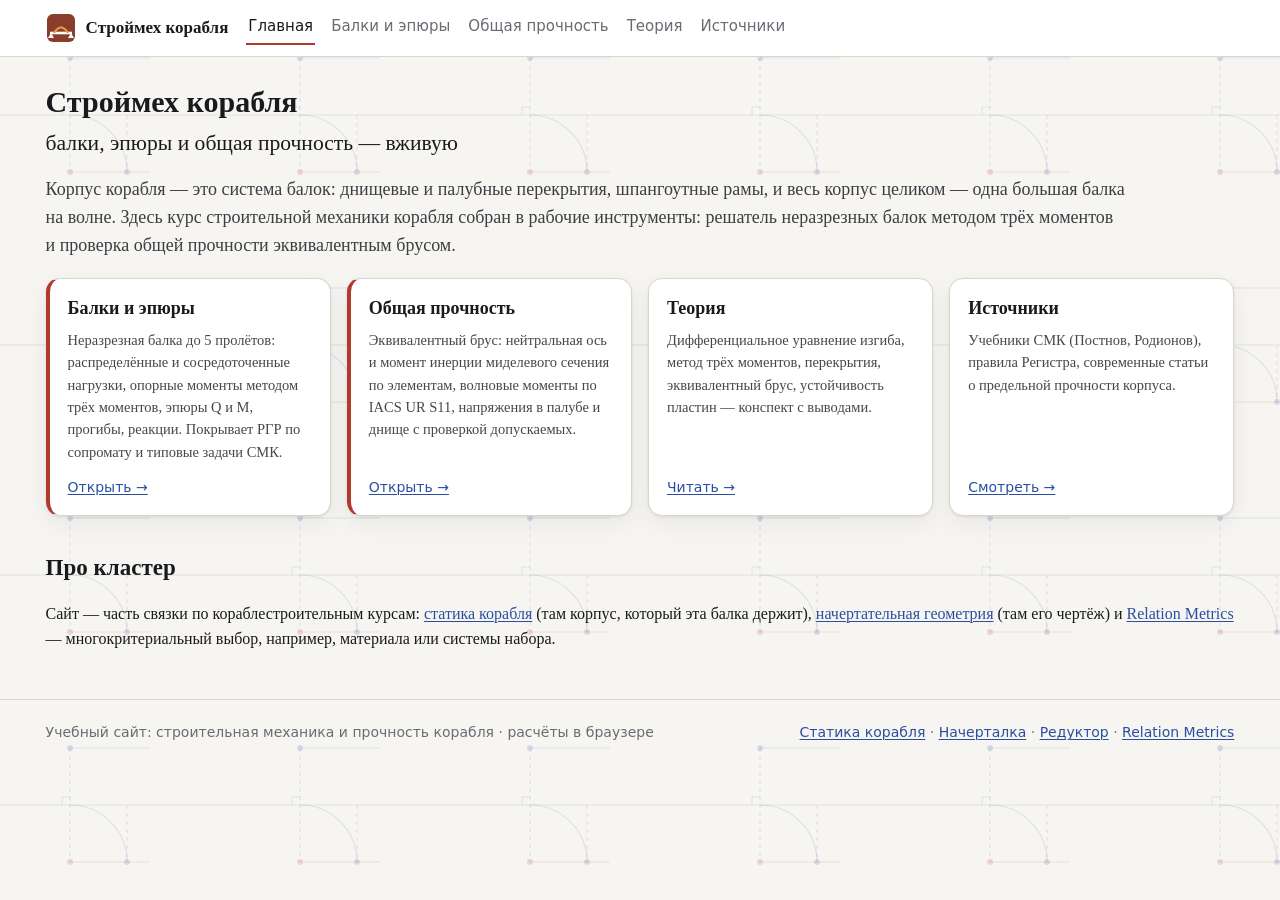
==== site/index.html @ ed718865 "shipstrength: первый коммит — учебный сайт с живыми расчётами Co-Authored-By: Claude Fable 5 <norepl" ====
<!doctype html>
<html lang="ru">
<head>
<meta charset="utf-8">
<meta name="viewport" content="width=device-width, initial-scale=1">
<title>Строительная механика и прочность корабля — живые расчёты</title>
<meta name="description" content="Неразрезные балки методом трёх моментов с эпюрами и прогибами, эквивалентный брус и проверка общей прочности корпуса по IACS — всё считается в браузере.">
<link rel="stylesheet" href="assets/style.css">
</head>
<body>
<main class="wrap">
  <h1>Строймех корабля<br><span style="font-weight:400;font-size:.72em">балки, эпюры и общая прочность — вживую</span></h1>
  <p class="lead">Корпус корабля — это система балок: днищевые и палубные
  перекрытия, шпангоутные рамы, и весь корпус целиком — одна большая балка на
  волне. Здесь курс строительной механики корабля собран в рабочие инструменты:
  решатель неразрезных балок методом трёх моментов и проверка общей прочности
  эквивалентным брусом.</p>
  <div class="cards">
    <div class="card demo">
      <h3>Балки и эпюры</h3>
      <p>Неразрезная балка до 5 пролётов: распределённые и сосредоточенные
      нагрузки, опорные моменты методом трёх моментов, эпюры Q и M, прогибы,
      реакции. Покрывает РГР по сопромату и типовые задачи СМК.</p>
      <div class="go"><a href="solver">Открыть →</a></div>
    </div>
    <div class="card demo">
      <h3>Общая прочность</h3>
      <p>Эквивалентный брус: нейтральная ось и момент инерции миделевого
      сечения по элементам, волновые моменты по IACS UR S11, напряжения в
      палубе и днище с проверкой допускаемых.</p>
      <div class="go"><a href="brus">Открыть →</a></div>
    </div>
    <div class="card">
      <h3>Теория</h3>
      <p>Дифференциальное уравнение изгиба, метод трёх моментов, перекрытия,
      эквивалентный брус, устойчивость пластин — конспект с выводами.</p>
      <div class="go"><a href="theory">Читать →</a></div>
    </div>
    <div class="card">
      <h3>Источники</h3>
      <p>Учебники СМК (Постнов, Родионов), правила Регистра, современные
      статьи о предельной прочности корпуса.</p>
      <div class="go"><a href="sources">Смотреть →</a></div>
    </div>
  </div>
  <h2>Про кластер</h2>
  <p>Сайт — часть связки по кораблестроительным курсам:
  <a href="https://shadeswd.duckdns.org/shipstat/">статика корабля</a>
  (там корпус, который эта балка держит),
  <a href="https://shadeswd.duckdns.org/descgeo/">начертательная геометрия</a>
  (там его чертёж) и
  <a href="https://shadeswd.duckdns.org/relmet/">Relation Metrics</a> —
  многокритериальный выбор, например, материала или системы набора.</p>
</main>
<script src="assets/site.js" data-root="./" data-page="index"></script>
</body>
</html>
---- site/assets/style.css ----
/* Начертательная геометрия — стиль сайта */
:root {
  --bg: #f6f5f1;
  --paper: #ffffff;
  --ink: #1a1a1e;
  --muted: #6b6b74;
  --line: #d8d6cf;
  --accent: #b3382e;      /* красный построений */
  --accent2: #2b4fa0;     /* синий второго тела */
  --green: #1d7a3e;
  --chip: #eceae3;
  --link: #2b4fa0;
  --shadow: 0 1px 3px rgba(20,20,30,.08), 0 8px 24px rgba(20,20,30,.06);
}
* { box-sizing: border-box; }
html { scroll-behavior: smooth; }
body {
  margin: 0; background-color: var(--bg); background-image: url("data:image/svg+xml,%3Csvg xmlns='http://www.w3.org/2000/svg' width='230' height='230' viewBox='0 0 230 230'%3E%3Cg stroke='%231a1a1e' stroke-width='1' opacity='0.10'%3E%3Cline x1='0' y1='115' x2='230' y2='115'/%3E%3C/g%3E%3Cg fill='none' stroke='%232b4fa0' stroke-width='1.2' opacity='0.13'%3E%3Cline x1='70' y1='58' x2='70' y2='172' stroke-dasharray='4 4'/%3E%3Cpath d='M70 115 A 57 57 0 0 1 127 172'/%3E%3Cline x1='70' y1='58' x2='150' y2='58'/%3E%3C/g%3E%3Cg fill='none' stroke='%23b3382e' stroke-width='1.2' opacity='0.13'%3E%3Cline x1='70' y1='172' x2='150' y2='172'/%3E%3Cline x1='127' y1='115' x2='127' y2='172' stroke-dasharray='4 4'/%3E%3C/g%3E%3Cg fill='none' stroke='%231a1a1e' stroke-width='1' opacity='0.10'%3E%3Cpath d='M62 115 L62 107 L70 107'/%3E%3C/g%3E%3Cg opacity='0.16'%3E%3Ccircle cx='70' cy='58' r='3' fill='%232b4fa0'/%3E%3Ccircle cx='70' cy='172' r='3' fill='%23b3382e'/%3E%3Ccircle cx='127' cy='172' r='3' fill='%232b4fa0'/%3E%3C/g%3E%3C/svg%3E"); color: var(--ink);
  font: 16px/1.55 Georgia, 'Times New Roman', serif;
}
a { color: var(--link); text-decoration-thickness: 1px; text-underline-offset: 2px; }
a:hover { color: var(--accent); }
code { font-family: ui-monospace, Consolas, monospace; font-size: .92em; background: var(--chip); padding: 1px 5px; border-radius: 4px; }

.wrap { max-width: min(1600px, 96vw); margin: 0 auto; padding: 0 20px; }

/* шапка */
header.site {
  background: var(--paper); border-bottom: 1px solid var(--line);
  position: sticky; top: 0; z-index: 30;
}
header.site .wrap { display: flex; align-items: center; gap: 18px; min-height: 56px; flex-wrap: wrap; }
.logo { display: flex; align-items: center; gap: 10px; font-weight: 700; text-decoration: none; color: var(--ink); font-size: 17px; }
.logo svg { display: block; }
nav.top { display: flex; gap: 4px 14px; flex-wrap: wrap; font-size: 15px; font-family: system-ui, sans-serif; }
nav.top a { text-decoration: none; color: var(--muted); padding: 4px 2px; border-bottom: 2px solid transparent; }
nav.top a.on, nav.top a:hover { color: var(--ink); border-bottom-color: var(--accent); }
.nav-drop { position: relative; display: inline-block; }
.nav-drop .drop {
  display: none; position: absolute; left: -10px; top: 100%; z-index: 40;
  background: var(--paper); border: 1px solid var(--line); border-radius: 10px;
  box-shadow: var(--shadow); padding: 6px 0; min-width: 210px;
}
.nav-drop:hover .drop, .nav-drop:focus-within .drop { display: block; }
.nav-drop .drop a {
  display: block; padding: 7px 16px; border-bottom: none; white-space: nowrap;
}
.nav-drop .drop a:hover, .nav-drop .drop a.on { background: #eef3ff; color: var(--ink); }

h1 { font-size: 30px; line-height: 1.25; margin: 26px 0 6px; }
h2 { font-size: 23px; margin: 34px 0 8px; }
h3 { font-size: 18px; margin: 22px 0 6px; }
.lead { font-size: 18px; color: #3d3d44; max-width: 60em; }
.small, .muted { color: var(--muted); font-size: 14px; font-family: system-ui, sans-serif; }
.note {
  background: #fbf7ea; border: 1px solid #e7dcb8; border-radius: 10px;
  padding: 10px 14px; margin: 14px 0; font-size: 15px;
}
.tip { background: #eef3ff; border-color: #c9d6f2; }
.warn { background: #fdeeee; border-color: #eec6c2; }

/* карточки */
.cards { display: grid; grid-template-columns: repeat(auto-fill, minmax(250px, 1fr)); gap: 16px; margin: 18px 0; }
.card {
  background: var(--paper); border: 1px solid var(--line); border-radius: 14px;
  padding: 16px 18px; box-shadow: var(--shadow); display: flex; flex-direction: column; gap: 6px;
}
.card h3 { margin: 0; }
.card p { margin: 0; font-size: 14.5px; color: #46464e; }
.card .go { margin-top: auto; padding-top: 8px; font-family: system-ui, sans-serif; font-size: 14px; }
.card.demo { border-left: 4px solid var(--accent); }

/* панель с доской */
.panel {
  background: var(--paper); border: 1px solid var(--line); border-radius: 14px;
  box-shadow: var(--shadow); padding: 14px; margin: 18px 0;
}
.panel .caption { font-size: 14px; color: var(--muted); font-family: system-ui, sans-serif; margin-top: 6px; }
.boards { display: flex; gap: 14px; flex-wrap: wrap; align-items: flex-start; }
.boards > div { flex: 1 1 340px; min-width: 0; }

/* SVG-доска */
svg.geo-board {
  width: 100%; height: auto; display: block;
  background: #fff; border: 1px solid var(--line); border-radius: 10px;
  touch-action: none; user-select: none;
}
/* служебные слои не перехватывают мышь (подписи/размеры/анимация поверх ручек) */
.layer-aux, .layer-link, .layer-labels, .layer-accent, .layer-anim { pointer-events: none; }
.ln { stroke: #16161a; stroke-width: 1.6; fill: none; stroke-linecap: round; stroke-linejoin: round; }
.ln-thin { stroke: #16161a; stroke-width: 1; fill: none; }
.ln-axis { stroke: #101014; stroke-width: 2.8; fill: none; }
.ln-link { stroke: #b9b9c0; stroke-width: .9; fill: none; }
.ln-dash { stroke-dasharray: 6 5; }
.ln-dim { stroke: #16161a; stroke-width: 1; fill: none; marker-start: url(#arrS); marker-end: url(#arrE); }
.red  { stroke: var(--accent); }
.blue { stroke: var(--accent2); }
.green{ stroke: var(--green); }
.gray { stroke: #9a9aa2; }
.fill-soft { fill: rgba(43,79,160,.06); }
.fill-red  { fill: rgba(179,56,46,.08); }
.fill-green{ fill: rgba(29,122,62,.10); }
.pt { fill: #16161a; stroke: none; }
.pt.red { fill: var(--accent); } .pt.blue { fill: var(--accent2); } .pt.green { fill: var(--green); }
.pt.open { fill: #fff; stroke: #16161a; stroke-width: 1.4; }
.lbl { font: italic 14.5px Georgia, serif; fill: #16161a; paint-order: stroke; stroke: #ffffffcc; stroke-width: 3px; }
.lbl.red { fill: var(--accent); } .lbl.blue { fill: var(--accent2); } .lbl.green { fill: var(--green); }
.lbl.gray { fill: #85858d; }
.lbl-axis { font: italic 14px Georgia, serif; fill: #101014; }
.lbl-dim { font: 700 13px system-ui, sans-serif; fill: #101014; }

/* ручки перетаскивания */
.handle { cursor: grab; }
.handle.drag { cursor: grabbing; }
.handle-halo { fill: rgba(43,79,160,.10); stroke: rgba(43,79,160,.35); stroke-width: 1; stroke-dasharray: 2 2; }
.handle-core { fill: var(--accent2); stroke: #fff; stroke-width: 1.4; }
.handle.red .handle-core { fill: var(--accent); }
.handle.red .handle-halo { fill: rgba(179,56,46,.10); stroke: rgba(179,56,46,.4); }
.handle.green .handle-core { fill: var(--green); }
.handle:hover .handle-halo { fill: rgba(43,79,160,.2); }
.handle.red:hover .handle-halo { fill: rgba(179,56,46,.2); }

/* плеер шагов */
.stepper { margin: 10px 0; font-family: system-ui, sans-serif; }
.stepper-bar { display: flex; align-items: center; gap: 8px; flex-wrap: wrap; }
.btn {
  border: 1px solid var(--line); background: var(--paper); border-radius: 8px;
  padding: 6px 12px; font: 14px system-ui, sans-serif; cursor: pointer; color: var(--ink);
}
.btn:hover { border-color: var(--accent2); color: var(--accent2); }
.btn.primary { background: var(--accent2); border-color: var(--accent2); color: #fff; }
.btn.primary:hover { filter: brightness(1.1); color: #fff; }
.st-dots { display: flex; gap: 4px; flex-wrap: wrap; }
.st-dot {
  width: 28px; height: 28px; border-radius: 50%; border: 1px solid var(--line);
  background: var(--paper); font: 12px system-ui, sans-serif; cursor: pointer; color: var(--muted);
}
.st-dot.done { background: var(--chip); }
.st-dot.on { background: var(--accent2); border-color: var(--accent2); color: #fff; }
.st-body { margin-top: 8px; background: #f4f6fb; border: 1px solid #dfe5f2; border-radius: 10px; padding: 10px 14px; }
.st-title { font-weight: 600; font-size: 15px; }
.st-num { color: var(--accent2); }
.st-text { font: 14.5px/1.5 system-ui, sans-serif; color: #3a3a42; margin-top: 3px; }
.st-text a { color: var(--link); }

/* контролы */
.controls { display: flex; gap: 14px 22px; flex-wrap: wrap; align-items: center; margin: 10px 0; font-family: system-ui, sans-serif; font-size: 14px; }
.controls label { display: flex; align-items: center; gap: 8px; }
.controls input[type=range] { width: 150px; accent-color: var(--accent2); }
.badge {
  display: inline-block; border-radius: 999px; padding: 3px 12px; font: 600 13.5px system-ui, sans-serif;
}
.badge.ok { background: #e3f2e7; color: #17632f; border: 1px solid #bcdcc6; }
.badge.bad { background: #fbe7e5; color: #9c2b22; border: 1px solid #eec6c2; }
.readout { font: 600 14px ui-monospace, monospace; background: var(--chip); border-radius: 6px; padding: 2px 8px; }

/* теоретические врезки и ссылки на теорию */
.theory-link {
  display: inline-block; background: #eef3ff; border: 1px solid #c9d6f2; border-radius: 999px;
  padding: 2px 12px; font: 13.5px system-ui, sans-serif; text-decoration: none; margin: 2px 2px;
}
.theory-link::before { content: '§ '; color: var(--accent2); font-weight: 700; }

/* история / галерея */
.timeline { border-left: 3px solid var(--line); margin: 16px 0 16px 8px; padding-left: 22px; }
.timeline .ev { margin: 14px 0; position: relative; }
.timeline .ev::before {
  content: ''; position: absolute; left: -29px; top: 6px; width: 11px; height: 11px;
  border-radius: 50%; background: var(--accent); border: 2px solid var(--bg);
}
.timeline .when { font: 700 14px system-ui, sans-serif; color: var(--accent); }
.gallery { display: grid; grid-template-columns: repeat(auto-fill, minmax(260px, 1fr)); gap: 12px; margin: 14px 0; }
.gallery figure { margin: 0; background: var(--paper); border: 1px solid var(--line); border-radius: 10px; padding: 8px; }
.gallery img { width: 100%; height: auto; border-radius: 6px; display: block; }
.gallery figcaption { font: 13px system-ui, sans-serif; color: var(--muted); padding: 6px 4px 2px; }

/* библиография */
ol.bib { padding-left: 24px; }
ol.bib li { margin: 10px 0; }
ol.bib .bib-url { font: 13px system-ui, sans-serif; }

/* подвал */
footer.site { border-top: 1px solid var(--line); margin-top: 48px; padding: 22px 0 34px; color: var(--muted); font-size: 14px; font-family: system-ui, sans-serif; }
footer.site .wrap { display: flex; flex-wrap: wrap; gap: 10px 30px; justify-content: space-between; }

@media (max-width: 720px) {
  h1 { font-size: 24px; }
  .boards > div { flex-basis: 100%; }
}
.dim { opacity: .32; }
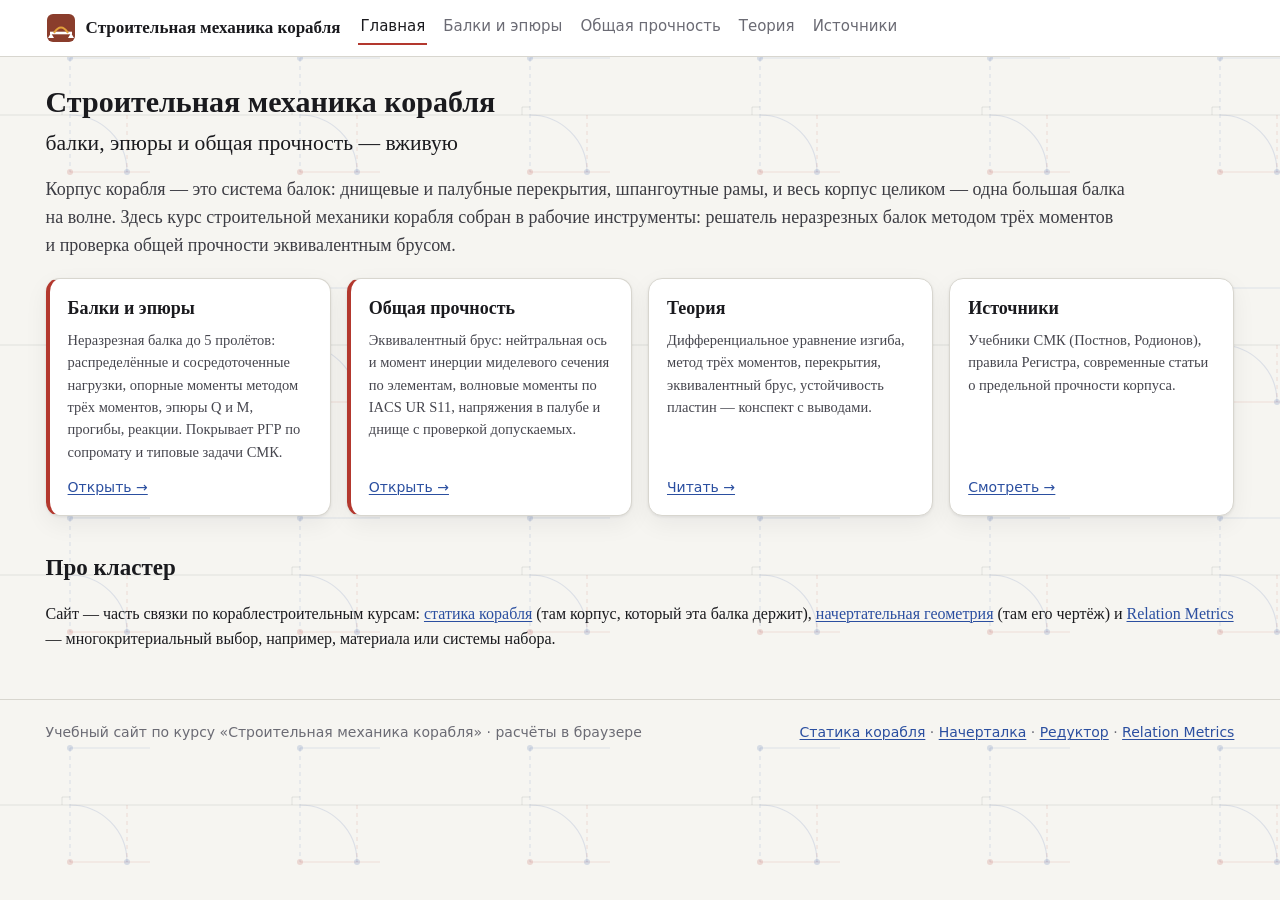
==== commit a8557a9b: "Строительная механика корабля: курс из 6 глав со схемами, шаги с подстановками, честное сечение брус" ====
--- a/site/index.html
+++ b/site/index.html
@@ -9,7 +9,7 @@
 </head>
 <body>
 <main class="wrap">
-  <h1>Строймех корабля<br><span style="font-weight:400;font-size:.72em">балки, эпюры и общая прочность — вживую</span></h1>
+  <h1>Строительная механика корабля<br><span style="font-weight:400;font-size:.72em">балки, эпюры и общая прочность — вживую</span></h1>
   <p class="lead">Корпус корабля — это система балок: днищевые и палубные
   перекрытия, шпангоутные рамы, и весь корпус целиком — одна большая балка на
   волне. Здесь курс строительной механики корабля собран в рабочие инструменты:
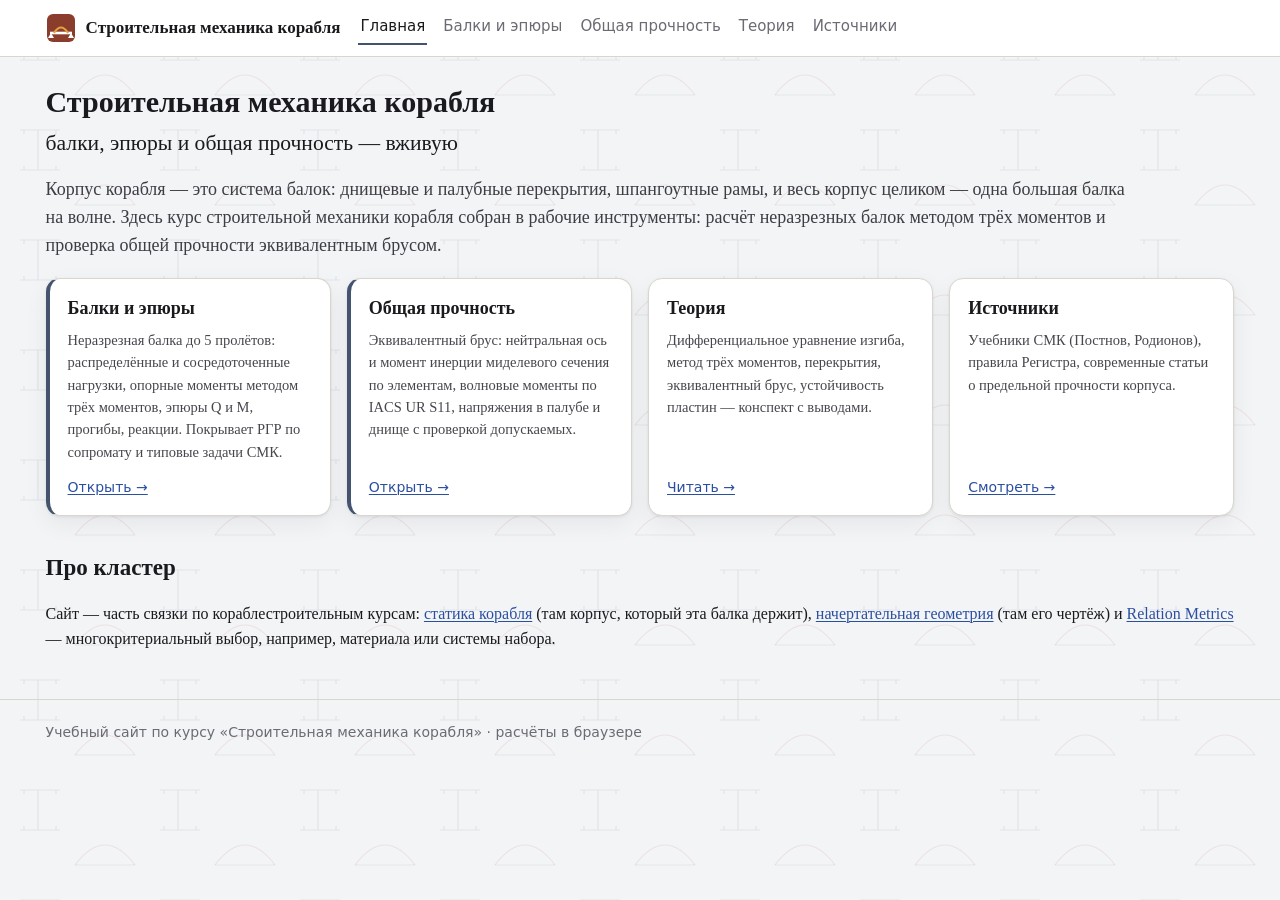
==== commit fedcf959: "Задачи названы по темам: без слова «решатель» Co-Authored-By: Claude Fable 5 <noreply@anthropic.com>" ====
--- a/site/index.html
+++ b/site/index.html
@@ -13,7 +13,7 @@
   <p class="lead">Корпус корабля — это система балок: днищевые и палубные
   перекрытия, шпангоутные рамы, и весь корпус целиком — одна большая балка на
   волне. Здесь курс строительной механики корабля собран в рабочие инструменты:
-  решатель неразрезных балок методом трёх моментов и проверка общей прочности
+  расчёт неразрезных балок методом трёх моментов и проверка общей прочности
   эквивалентным брусом.</p>
   <div class="cards">
     <div class="card demo">
--- a/site/assets/style.css
+++ b/site/assets/style.css
@@ -1,11 +1,11 @@
 /* Начертательная геометрия — стиль сайта */
 :root {
-  --bg: #f6f5f1;
+  --bg: #f3f4f6;
   --paper: #ffffff;
   --ink: #1a1a1e;
   --muted: #6b6b74;
   --line: #d8d6cf;
-  --accent: #b3382e;      /* красный построений */
+  --accent: #44546e;
   --accent2: #2b4fa0;     /* синий второго тела */
   --green: #1d7a3e;
   --chip: #eceae3;
@@ -15,7 +15,7 @@
 * { box-sizing: border-box; }
 html { scroll-behavior: smooth; }
 body {
-  margin: 0; background-color: var(--bg); background-image: url("data:image/svg+xml,%3Csvg xmlns='http://www.w3.org/2000/svg' width='230' height='230' viewBox='0 0 230 230'%3E%3Cg stroke='%231a1a1e' stroke-width='1' opacity='0.10'%3E%3Cline x1='0' y1='115' x2='230' y2='115'/%3E%3C/g%3E%3Cg fill='none' stroke='%232b4fa0' stroke-width='1.2' opacity='0.13'%3E%3Cline x1='70' y1='58' x2='70' y2='172' stroke-dasharray='4 4'/%3E%3Cpath d='M70 115 A 57 57 0 0 1 127 172'/%3E%3Cline x1='70' y1='58' x2='150' y2='58'/%3E%3C/g%3E%3Cg fill='none' stroke='%23b3382e' stroke-width='1.2' opacity='0.13'%3E%3Cline x1='70' y1='172' x2='150' y2='172'/%3E%3Cline x1='127' y1='115' x2='127' y2='172' stroke-dasharray='4 4'/%3E%3C/g%3E%3Cg fill='none' stroke='%231a1a1e' stroke-width='1' opacity='0.10'%3E%3Cpath d='M62 115 L62 107 L70 107'/%3E%3C/g%3E%3Cg opacity='0.16'%3E%3Ccircle cx='70' cy='58' r='3' fill='%232b4fa0'/%3E%3Ccircle cx='70' cy='172' r='3' fill='%23b3382e'/%3E%3Ccircle cx='127' cy='172' r='3' fill='%232b4fa0'/%3E%3C/g%3E%3C/svg%3E"); color: var(--ink);
+  margin: 0; background-color: var(--bg); background-image: url("data:image/svg+xml,%3Csvg xmlns='http://www.w3.org/2000/svg' width='140' height='110' viewBox='0 0 140 110'%3E%3Cg fill='none' stroke='%2344546e' stroke-width='1.2' opacity='0.10'%3E%3Cpath d='M20 20 h40 M20 60 h40 M38 20 v40 M24 20 v4 M56 20 v4 M24 56 v4 M56 56 v4'/%3E%3C/g%3E%3Cpath d='M75 95 Q 105 55 135 95' fill='none' stroke='%23b3382e' stroke-width='1.2' opacity='0.10'/%3E%3Cline x1='75' y1='95' x2='135' y2='95' stroke='%2344546e' opacity='0.10'/%3E%3C/svg%3E"); color: var(--ink);
   font: 16px/1.55 Georgia, 'Times New Roman', serif;
 }
 a { color: var(--link); text-decoration-thickness: 1px; text-underline-offset: 2px; }
@@ -188,3 +188,8 @@
   .boards > div { flex-basis: 100%; }
 }
 .dim { opacity: .32; }
+
+/* карточки-ссылки (оглавления) — без подчёркивания */
+a.card { text-decoration: none; color: inherit; }
+a.card:hover { border-color: var(--accent, #155e75); }
+a.card h3 { text-decoration: none; }
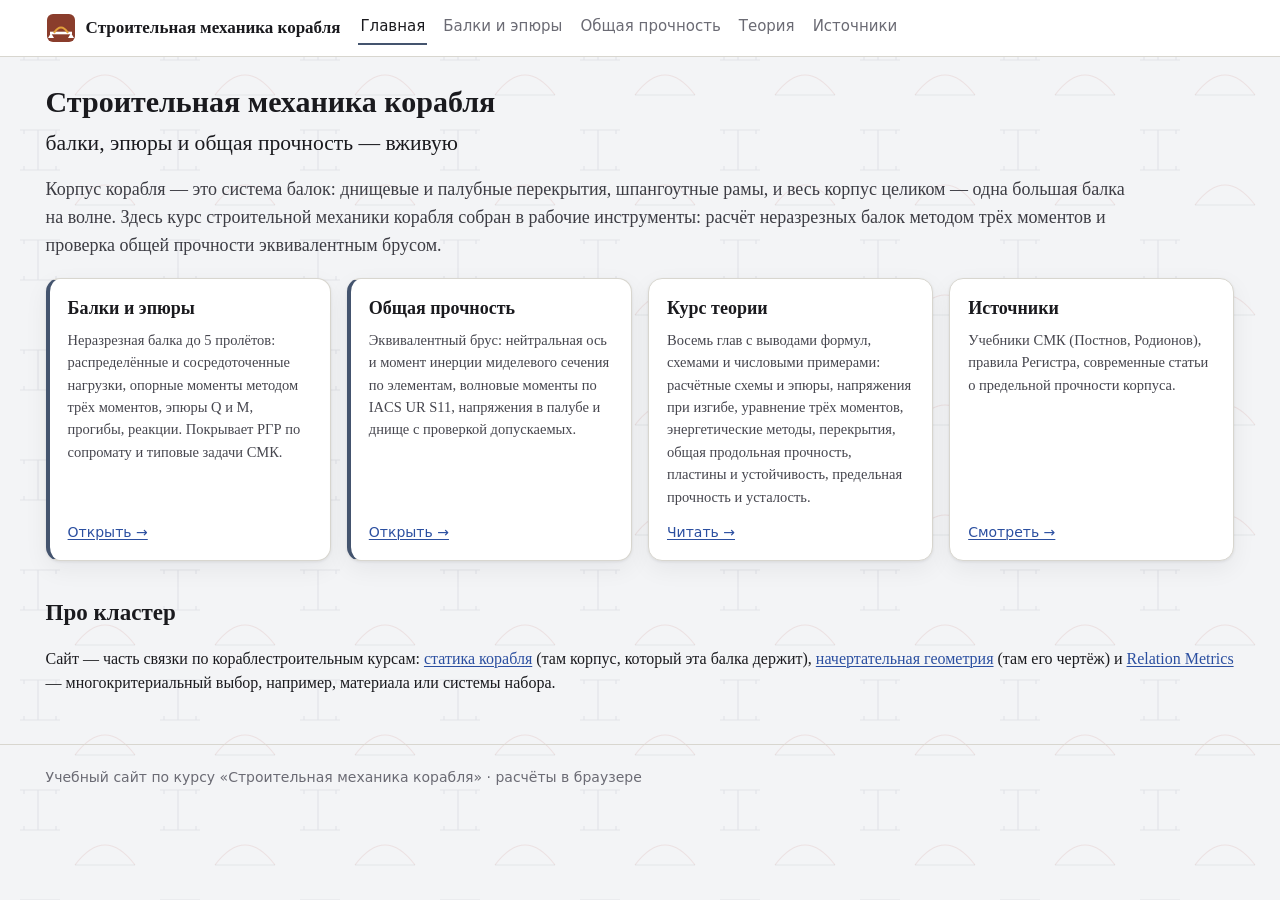
==== commit e54c0f2a: "строительная механика: курс теории из восьми глав (расчётные схемы, изгиб, три момента, энергетическ" ====
--- a/site/index.html
+++ b/site/index.html
@@ -31,9 +31,11 @@
       <div class="go"><a href="brus">Открыть →</a></div>
     </div>
     <div class="card">
-      <h3>Теория</h3>
-      <p>Дифференциальное уравнение изгиба, метод трёх моментов, перекрытия,
-      эквивалентный брус, устойчивость пластин — конспект с выводами.</p>
+      <h3>Курс теории</h3>
+      <p>Восемь глав с выводами формул, схемами и числовыми примерами:
+      расчётные схемы и эпюры, напряжения при изгибе, уравнение трёх моментов,
+      энергетические методы, перекрытия, общая продольная прочность, пластины и
+      устойчивость, предельная прочность и усталость.</p>
       <div class="go"><a href="theory">Читать →</a></div>
     </div>
     <div class="card">
--- a/site/assets/style.css
+++ b/site/assets/style.css
@@ -193,3 +193,17 @@
 a.card { text-decoration: none; color: inherit; }
 a.card:hover { border-color: var(--accent, #155e75); }
 a.card h3 { text-decoration: none; }
+
+/* кнопки-ссылки (передача данных между разделами) */
+a.btn { text-decoration: none; display: inline-block; }
+a.btn.primary:hover { color: #fff; }
+
+/* мобильная защита от горизонтального переполнения */
+main table { display: block; max-width: 100%; overflow-x: auto; }
+.katex-display { overflow-x: auto; overflow-y: hidden; padding: 2px 0 6px; }
+.katex-mathml { position: absolute; clip: rect(1px,1px,1px,1px); width: 1px; height: 1px; overflow: hidden; }
+svg.geo-board { max-width: 100%; height: auto; }
+.controls label { max-width: 100%; flex-wrap: wrap; }
+.controls select, .controls input[type=number] { max-width: 100%; }
+main .readout, main .caption, main .small { overflow-wrap: anywhere; }
+main .note div, main .note span, main .steps div, main .out div { overflow-wrap: anywhere; }
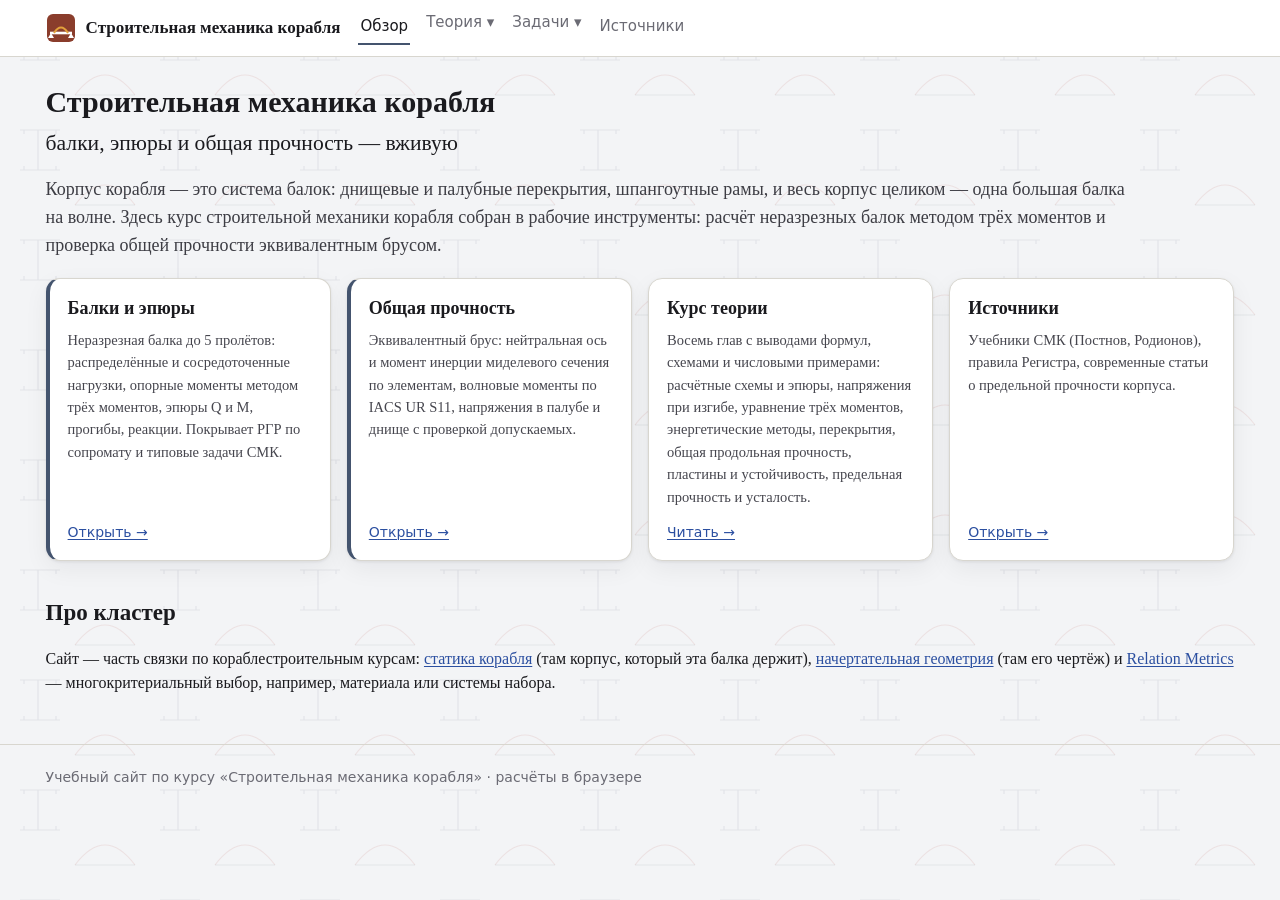
==== commit 54530bc1: "шапка: кнопки сгруппированы в «Теория / Опыты / Задачи» с выпадающими списками; скрипт каркаса перен" ====
--- a/site/index.html
+++ b/site/index.html
@@ -8,6 +8,7 @@
 <link rel="stylesheet" href="assets/style.css">
 </head>
 <body>
+<script src="assets/site.js" data-root="./" data-page="index"></script>
 <main class="wrap">
   <h1>Строительная механика корабля<br><span style="font-weight:400;font-size:.72em">балки, эпюры и общая прочность — вживую</span></h1>
   <p class="lead">Корпус корабля — это система балок: днищевые и палубные
@@ -42,7 +43,7 @@
       <h3>Источники</h3>
       <p>Учебники СМК (Постнов, Родионов), правила Регистра, современные
       статьи о предельной прочности корпуса.</p>
-      <div class="go"><a href="sources">Смотреть →</a></div>
+      <div class="go"><a href="sources">Открыть →</a></div>
     </div>
   </div>
   <h2>Про кластер</h2>
@@ -54,6 +55,5 @@
   <a href="https://shadeswd.duckdns.org/relmet/">Relation Metrics</a> —
   многокритериальный выбор, например, материала или системы набора.</p>
 </main>
-<script src="assets/site.js" data-root="./" data-page="index"></script>
 </body>
 </html>
